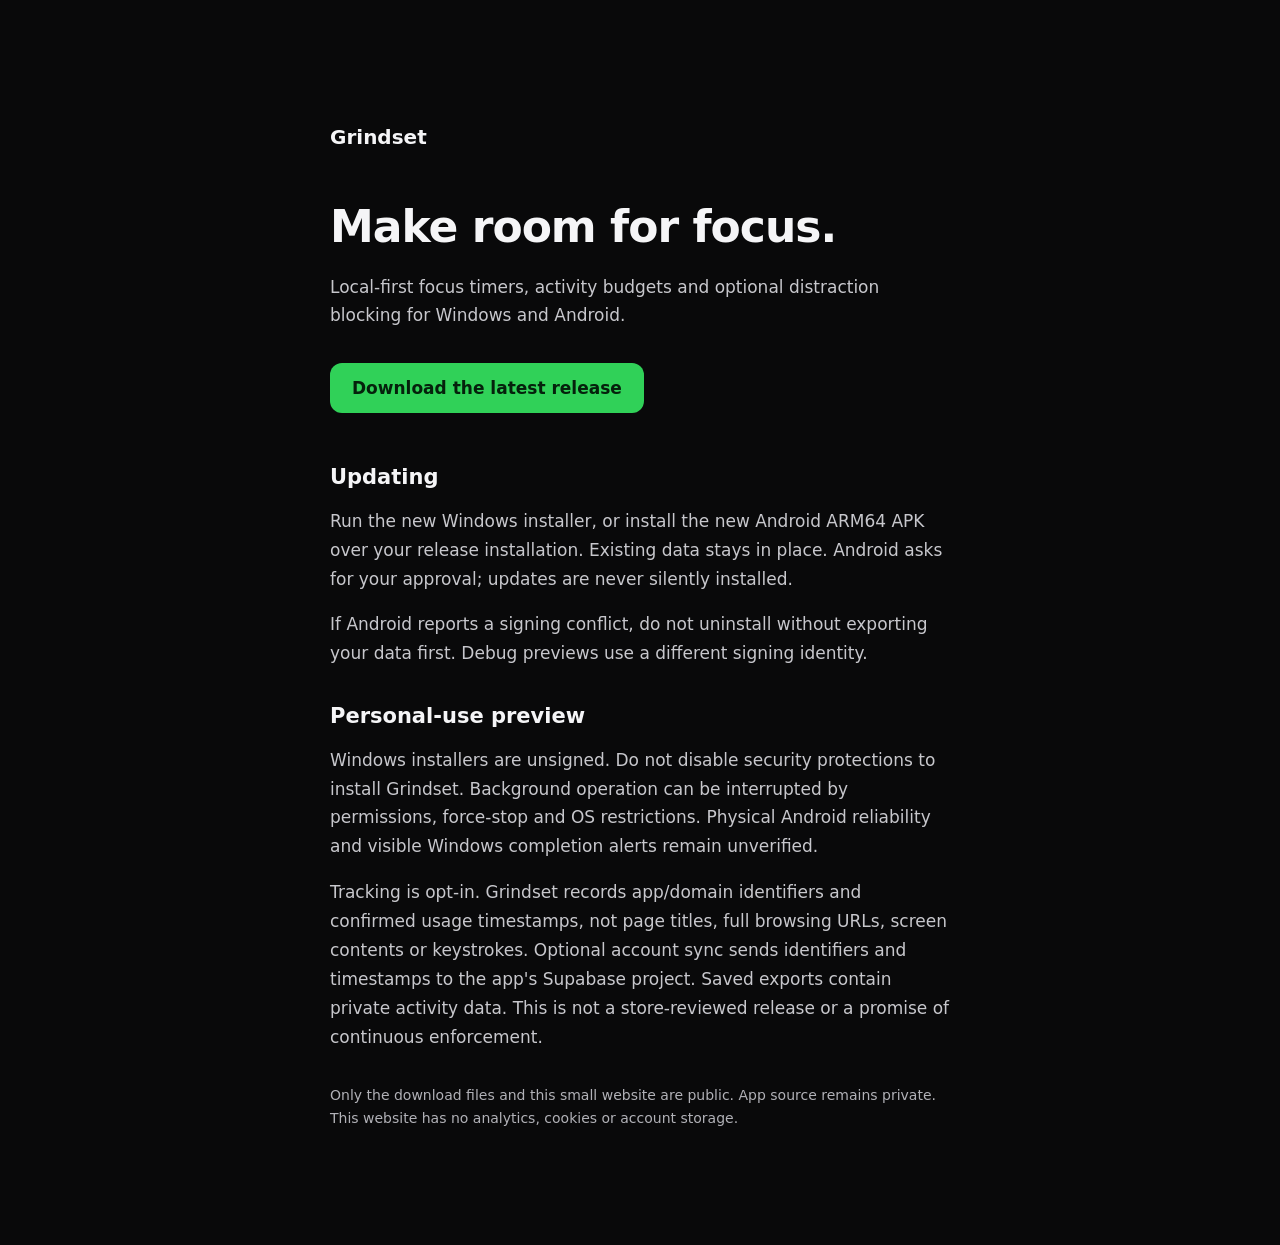
==== site/index.html @ 7384ef22 "Add public confirmation landing and explicit in-app update checks" ====
<!doctype html>
<html lang="en">
<head>
  <meta charset="utf-8">
  <meta name="viewport" content="width=device-width, initial-scale=1">
  <meta name="referrer" content="no-referrer">
  <meta http-equiv="Content-Security-Policy" content="default-src 'none'; style-src 'self'; base-uri 'none'; form-action 'none'">
  <title>Grindset downloads</title>
  <link rel="stylesheet" href="styles.css">
</head>
<body>
  <main>
    <p class="brand">Grindset</p>
    <h1>Make room for focus.</h1>
    <p>Local-first focus timers, activity budgets and optional distraction blocking for Windows and Android.</p>
    <a class="button" href="https://github.com/danarrigo/grindset-releases/releases/latest">Download the latest release</a>
    <h2>Updating</h2>
    <p>Run the new Windows installer, or install the new Android ARM64 APK over your release installation. Existing data stays in place. Android asks for your approval; updates are never silently installed.</p>
    <p>If Android reports a signing conflict, do not uninstall without exporting your data first. Debug previews use a different signing identity.</p>
    <h2>Personal-use preview</h2>
    <p>Windows installers are unsigned. Do not disable security protections to install Grindset. Background operation can be interrupted by permissions, force-stop and OS restrictions. Physical Android reliability and visible Windows completion alerts remain unverified.</p>
    <p>Tracking is opt-in. Grindset records app/domain identifiers and confirmed usage timestamps, not page titles, full browsing URLs, screen contents or keystrokes. Optional account sync sends identifiers and timestamps to the app's Supabase project. Saved exports contain private activity data. This is not a store-reviewed release or a promise of continuous enforcement.</p>
    <p class="secondary">Only the download files and this small website are public. App source remains private. This website has no analytics, cookies or account storage.</p>
  </main>
</body>
</html>
---- site/styles.css ----
:root { color-scheme: dark; font-family: system-ui, sans-serif; background: #09090a; color: #f5f5f7; }
body { margin: 0; }
main { max-width: 620px; margin: 8vh auto; padding: 28px; }
.brand { color: #f5f5f7; font-size: 20px; font-weight: 650; text-decoration: none; }
h1 { font-size: clamp(30px, 6vw, 44px); line-height: 1.15; margin: 48px 0 20px; letter-spacing: -1px; }
h2 { font-size: 21px; margin-top: 36px; }
p { font-size: 17px; line-height: 1.7; color: #c7c7cc; overflow-wrap: anywhere; }
a { color: #82baff; }
a:focus-visible { outline: 3px solid #82baff; outline-offset: 5px; }
.button { display: inline-block; padding: 15px 22px; margin: 16px 0; border-radius: 12px; background: #30d158; color: #05210c; font-size: 17px; font-weight: 650; text-decoration: none; }
.secondary { font-size: 14px; color: #b1b1b7; margin-top: 32px; }
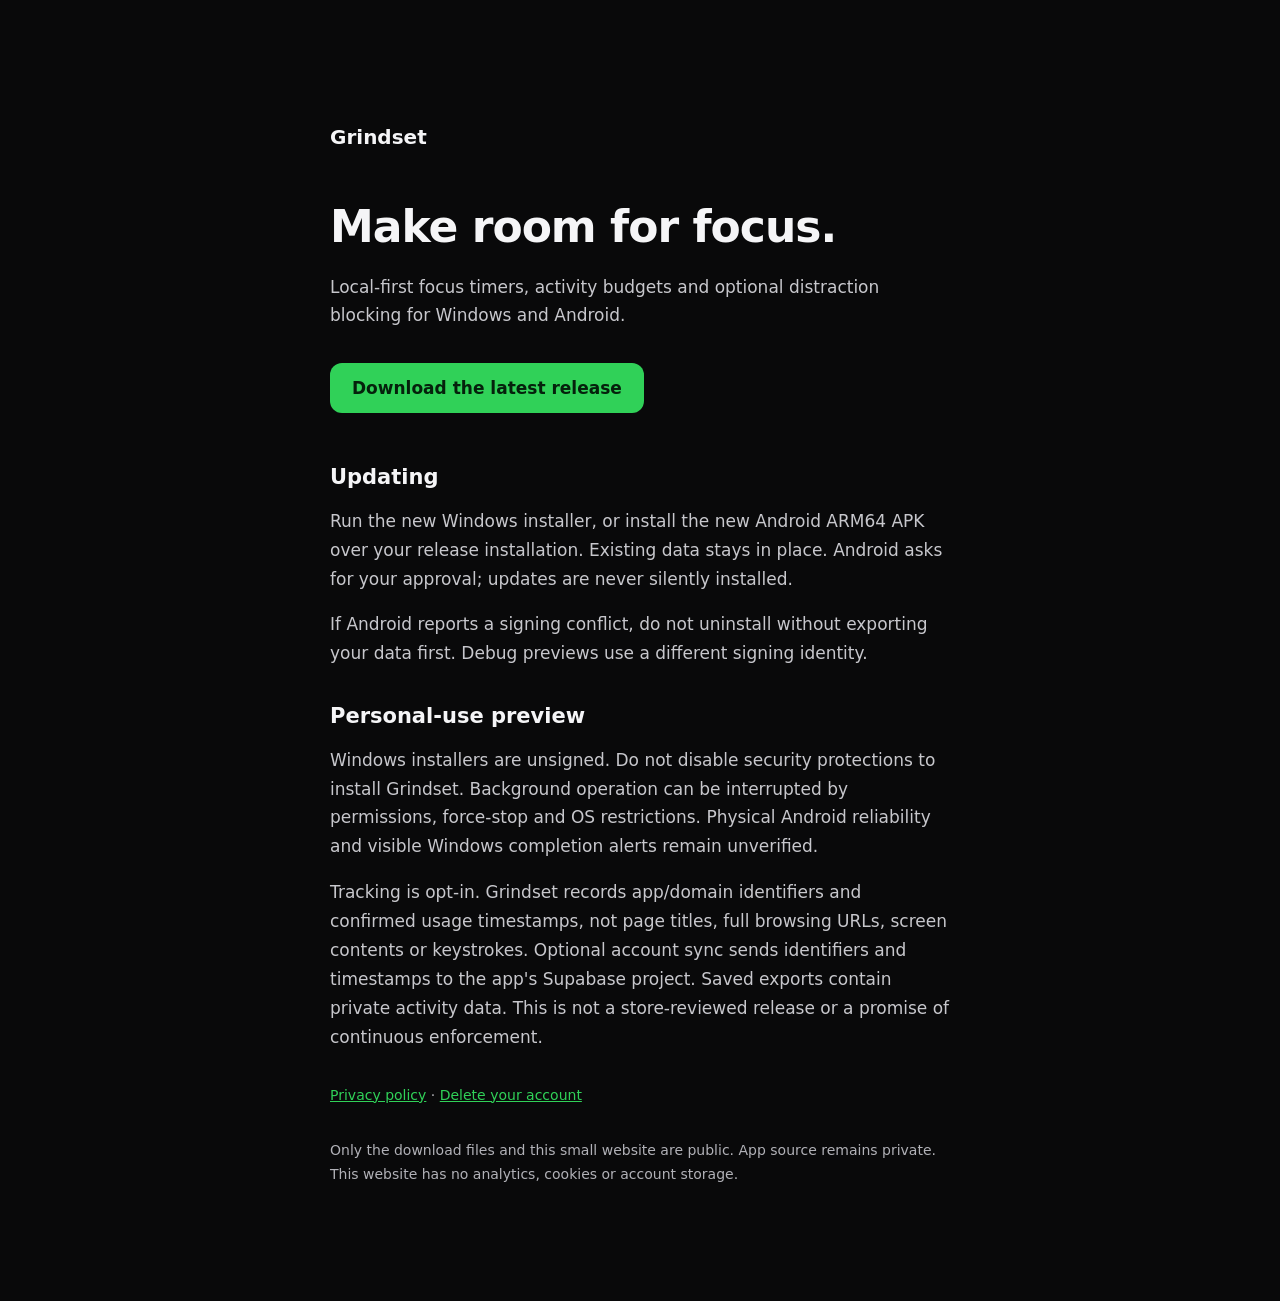
==== commit e0d6926a: "Play edition: app ID app.grindset; account deletion in the app and on the web; privacy policy and Pl" ====
--- a/site/index.html
+++ b/site/index.html
@@ -6,6 +6,7 @@
   <meta name="referrer" content="no-referrer">
   <meta http-equiv="Content-Security-Policy" content="default-src 'none'; style-src 'self'; base-uri 'none'; form-action 'none'">
   <title>Grindset downloads</title>
+  <link rel="icon" href="icon.svg" type="image/svg+xml">
   <link rel="stylesheet" href="styles.css">
 </head>
 <body>
@@ -20,6 +21,7 @@
     <h2>Personal-use preview</h2>
     <p>Windows installers are unsigned. Do not disable security protections to install Grindset. Background operation can be interrupted by permissions, force-stop and OS restrictions. Physical Android reliability and visible Windows completion alerts remain unverified.</p>
     <p>Tracking is opt-in. Grindset records app/domain identifiers and confirmed usage timestamps, not page titles, full browsing URLs, screen contents or keystrokes. Optional account sync sends identifiers and timestamps to the app's Supabase project. Saved exports contain private activity data. This is not a store-reviewed release or a promise of continuous enforcement.</p>
+    <p class="secondary"><a href="privacy/">Privacy policy</a> · <a href="delete-account/">Delete your account</a></p>
     <p class="secondary">Only the download files and this small website are public. App source remains private. This website has no analytics, cookies or account storage.</p>
   </main>
 </body>
--- a/site/styles.css
+++ b/site/styles.css
@@ -1,11 +1,20 @@
-:root { color-scheme: dark; font-family: system-ui, sans-serif; background: #09090a; color: #f5f5f7; }
+:root { color-scheme: dark; font-family: Inter, system-ui, -apple-system, 'Segoe UI', Roboto, sans-serif; background: #09090a; color: #f5f5f7; }
 body { margin: 0; }
 main { max-width: 620px; margin: 8vh auto; padding: 28px; }
 .brand { color: #f5f5f7; font-size: 20px; font-weight: 650; text-decoration: none; }
 h1 { font-size: clamp(30px, 6vw, 44px); line-height: 1.15; margin: 48px 0 20px; letter-spacing: -1px; }
 h2 { font-size: 21px; margin-top: 36px; }
 p { font-size: 17px; line-height: 1.7; color: #c7c7cc; overflow-wrap: anywhere; }
-a { color: #82baff; }
-a:focus-visible { outline: 3px solid #82baff; outline-offset: 5px; }
+a { color: #30d158; }
+a:focus-visible { outline: 3px solid #30d158; outline-offset: 5px; }
 .button { display: inline-block; padding: 15px 22px; margin: 16px 0; border-radius: 12px; background: #30d158; color: #05210c; font-size: 17px; font-weight: 650; text-decoration: none; }
 .secondary { font-size: 14px; color: #b1b1b7; margin-top: 32px; }
+form { display: grid; gap: 8px; margin-top: 24px; }
+label { font-size: 15px; color: #c7c7cc; margin-top: 8px; }
+input { font: inherit; font-size: 17px; padding: 13px 14px; border-radius: 10px; border: 1px solid #3a3a3c; background: #1c1c1e; color: #f5f5f7; }
+input:focus-visible { outline: 3px solid #30d158; outline-offset: 2px; }
+button.button { border: 0; cursor: pointer; justify-self: start; font-family: inherit; }
+.button.danger { background: #ff453a; color: #2a0300; }
+button:disabled { opacity: .6; cursor: default; }
+ul { padding-left: 22px; }
+li { font-size: 17px; line-height: 1.7; color: #c7c7cc; margin: 4px 0; }
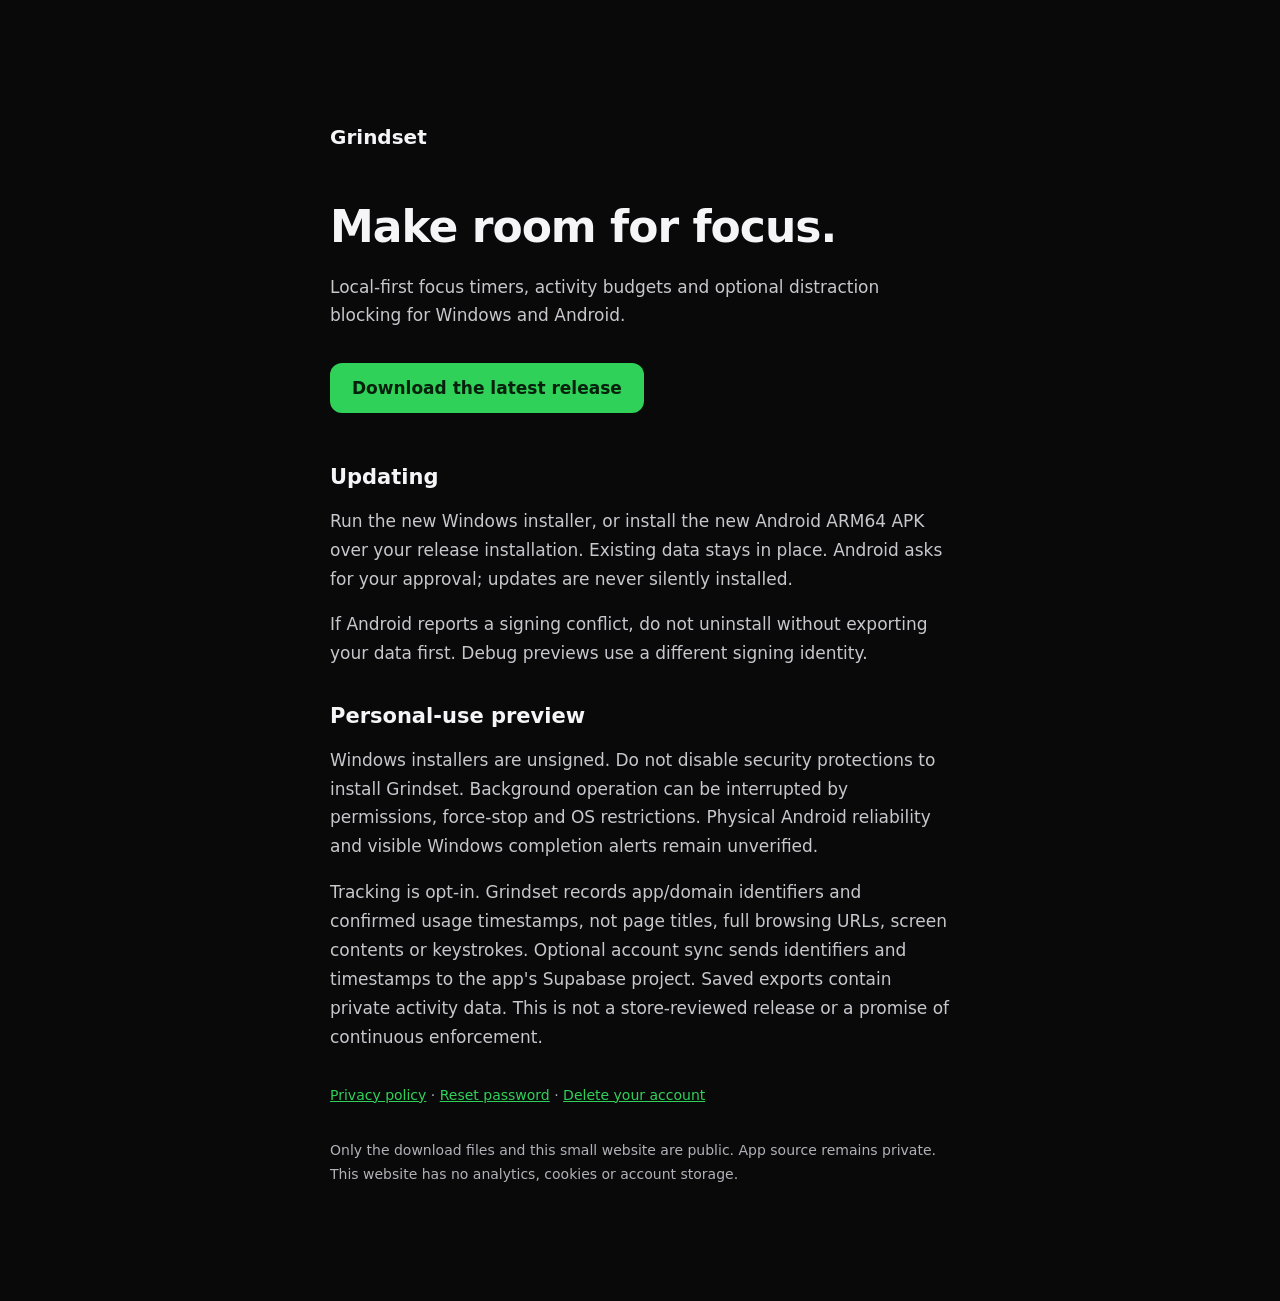
==== commit 3b12525c: "Forgot password: web reset page, app link, and recovery links forwarded from the confirmation page; " ====
--- a/site/index.html
+++ b/site/index.html
@@ -21,7 +21,7 @@
     <h2>Personal-use preview</h2>
     <p>Windows installers are unsigned. Do not disable security protections to install Grindset. Background operation can be interrupted by permissions, force-stop and OS restrictions. Physical Android reliability and visible Windows completion alerts remain unverified.</p>
     <p>Tracking is opt-in. Grindset records app/domain identifiers and confirmed usage timestamps, not page titles, full browsing URLs, screen contents or keystrokes. Optional account sync sends identifiers and timestamps to the app's Supabase project. Saved exports contain private activity data. This is not a store-reviewed release or a promise of continuous enforcement.</p>
-    <p class="secondary"><a href="privacy/">Privacy policy</a> · <a href="delete-account/">Delete your account</a></p>
+    <p class="secondary"><a href="privacy/">Privacy policy</a> · <a href="reset-password/">Reset password</a> · <a href="delete-account/">Delete your account</a></p>
     <p class="secondary">Only the download files and this small website are public. App source remains private. This website has no analytics, cookies or account storage.</p>
   </main>
 </body>
--- a/site/styles.css
+++ b/site/styles.css
@@ -18,3 +18,4 @@
 button:disabled { opacity: .6; cursor: default; }
 ul { padding-left: 22px; }
 li { font-size: 17px; line-height: 1.7; color: #c7c7cc; margin: 4px 0; }
+[hidden] { display: none !important; }
